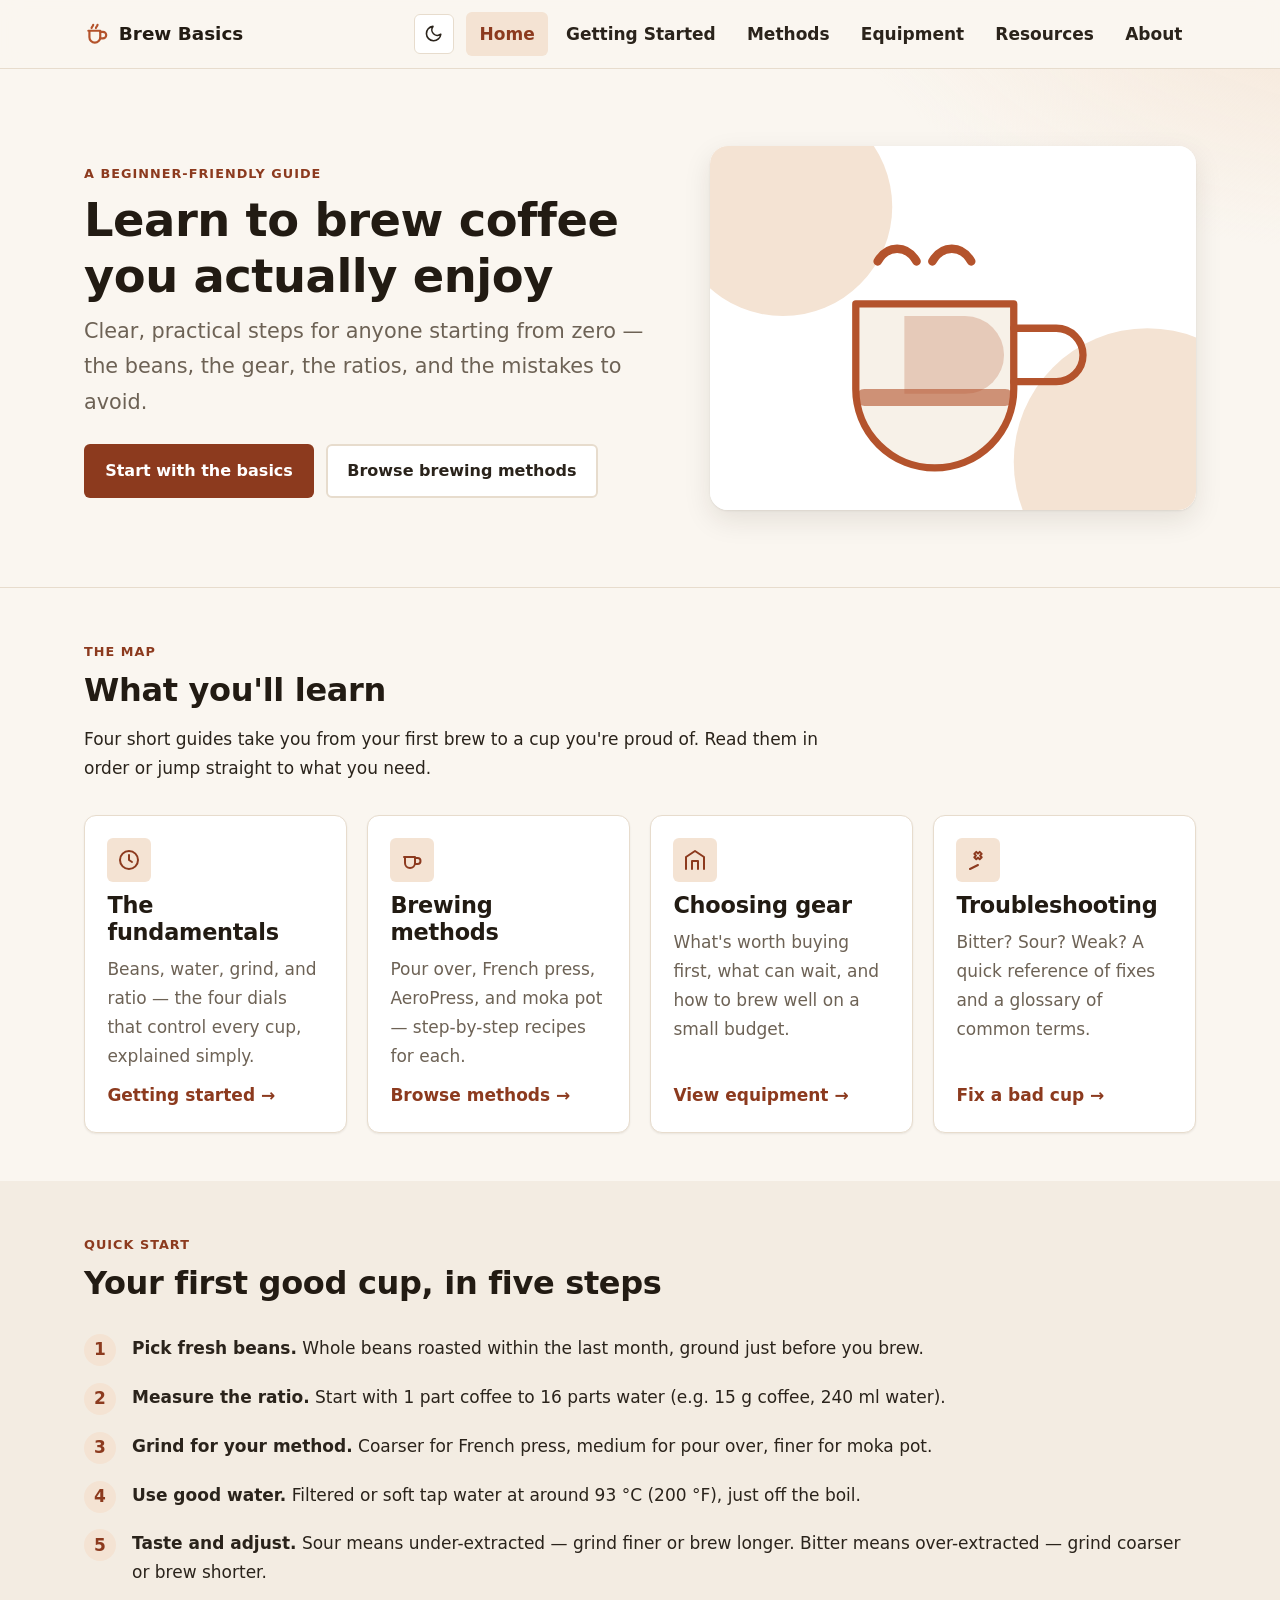
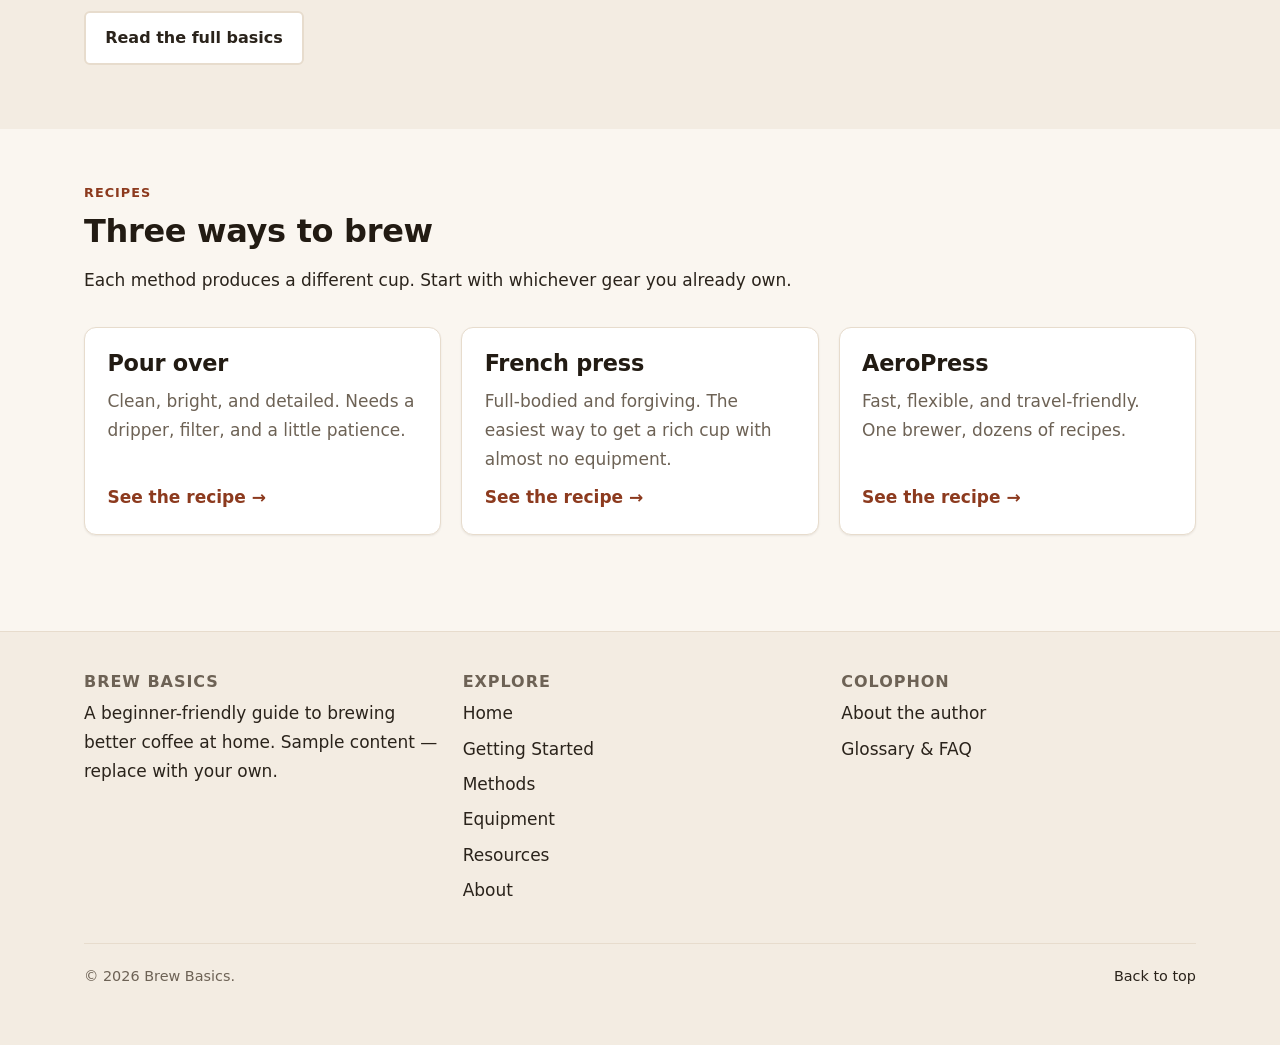
==== index.html @ 0eb8e7c9 "feat: home page with hero and topic cards" ====
<!DOCTYPE html>
<html lang="en">
<head>
  <meta charset="UTF-8">
  <meta name="viewport" content="width=device-width, initial-scale=1">
  <meta name="description" content="Brew Basics — a beginner-friendly guide to brewing better coffee at home. Learn fundamentals, methods, gear, and troubleshooting.">
  <title>Brew Basics — A Beginner's Guide to Coffee</title>
  <link rel="icon" type="image/svg+xml" href="assets/favicon.svg">
  <link rel="stylesheet" href="css/styles.css">
  <script src="js/main.js" defer></script>
</head>
<body>
  <!-- ===== SAMPLE / PLACEHOLDER CONTENT — replace with your own topic ===== -->
  <a class="skip-link" href="#main">Skip to main content</a>

  <header class="site-header">
    <div class="container header-inner">
      <a class="brand" href="index.html">
        <svg viewBox="0 0 24 24" width="26" height="26" fill="none" stroke="currentColor" stroke-width="2" stroke-linecap="round" stroke-linejoin="round" aria-hidden="true">
          <path d="M4 9h11v6a5 5 0 0 1-5 5 5 5 0 0 1-5-5V9z"/>
          <path d="M15 10h2.5a3 3 0 0 1 0 6H15"/>
          <path d="M7 6.5C7 5 8.5 5 8.5 3.5"/>
          <path d="M11 6.5C11 5 12.5 5 12.5 3.5"/>
        </svg>
        <span>Brew Basics</span>
      </a>

      <div class="header-actions">
        <button class="icon-button theme-toggle" type="button" aria-label="Switch to dark mode" aria-pressed="false">
          <svg class="icon-moon" viewBox="0 0 24 24" width="20" height="20" fill="none" stroke="currentColor" stroke-width="2" stroke-linecap="round" stroke-linejoin="round" aria-hidden="true">
            <path d="M21 12.8A9 9 0 1 1 11.2 3a7 7 0 0 0 9.8 9.8z"/>
          </svg>
          <svg class="icon-sun" viewBox="0 0 24 24" width="20" height="20" fill="none" stroke="currentColor" stroke-width="2" stroke-linecap="round" stroke-linejoin="round" aria-hidden="true">
            <circle cx="12" cy="12" r="4"/>
            <path d="M12 2v2M12 20v2M4.9 4.9l1.4 1.4M17.7 17.7l1.4 1.4M2 12h2M20 12h2M4.9 19.1l1.4-1.4M17.7 6.3l1.4-1.4"/>
          </svg>
        </button>
        <button class="nav-toggle" type="button" aria-expanded="false" aria-controls="site-nav">
          <span class="sr-only">Open menu</span>
          <span class="nav-toggle-icon" aria-hidden="true"></span>
        </button>
      </div>

      <nav id="site-nav" class="site-nav" aria-label="Primary">
        <ul>
          <li><a href="index.html" aria-current="page">Home</a></li>
          <li><a href="getting-started.html">Getting Started</a></li>
          <li><a href="methods.html">Methods</a></li>
          <li><a href="equipment.html">Equipment</a></li>
          <li><a href="resources.html">Resources</a></li>
          <li><a href="about.html">About</a></li>
        </ul>
      </nav>
    </div>
  </header>

  <main id="main">
    <!-- Hero -->
    <section class="hero" aria-labelledby="hero-title">
      <div class="container hero-grid">
        <div>
          <p class="eyebrow">A beginner-friendly guide</p>
          <h1 id="hero-title">Learn to brew coffee you actually enjoy</h1>
          <p class="lead">Clear, practical steps for anyone starting from zero — the beans, the gear, the ratios, and the mistakes to avoid.</p>
          <div class="hero-actions">
            <a class="btn btn-primary" href="getting-started.html">Start with the basics</a>
            <a class="btn btn-secondary" href="methods.html">Browse brewing methods</a>
          </div>
        </div>
        <div class="hero-art" aria-hidden="true">
          <svg viewBox="0 0 400 300" role="img" aria-label="Illustration of a cup of coffee with rising steam">
            <rect width="400" height="300" fill="var(--surface)" />
            <rect x="0" y="0" width="400" height="300" fill="none" />
            <g fill="var(--accent-soft)">
              <circle cx="60" cy="50" r="90"/>
              <circle cx="360" cy="260" r="110"/>
            </g>
            <g stroke="var(--accent)" stroke-width="7" stroke-linecap="round" fill="none">
              <path d="M170 95c-8-14-24-14-32 0"/>
              <path d="M215 95c-8-14-24-14-32 0"/>
            </g>
            <g fill="var(--surface-2)" stroke="var(--accent)" stroke-width="6" stroke-linejoin="round">
              <path d="M120 130h130v70a65 65 0 0 1-130 0z"/>
            </g>
            <path d="M250 150h35a22 22 0 0 1 0 44h-35" fill="none" stroke="var(--accent)" stroke-width="6" stroke-linecap="round"/>
            <path d="M160 140h50a32 32 0 0 1 0 64h-50" fill="var(--accent)" opacity="0.25"/>
            <rect x="120" y="200" width="130" height="14" rx="7" fill="var(--accent)" opacity="0.6"/>
          </svg>
        </div>
      </div>
    </section>

    <!-- What you'll learn -->
    <section class="section" aria-labelledby="learn-title">
      <div class="container">
        <div class="section-head">
          <p class="eyebrow">The map</p>
          <h2 id="learn-title">What you'll learn</h2>
          <p>Four short guides take you from your first brew to a cup you're proud of. Read them in order or jump straight to what you need.</p>
        </div>
        <div class="card-grid">
          <article class="card">
            <span class="card-icon" aria-hidden="true">
              <svg viewBox="0 0 24 24" fill="none" stroke="currentColor" stroke-width="2" stroke-linecap="round" stroke-linejoin="round"><circle cx="12" cy="12" r="9"/><path d="M12 7v5l3 2"/></svg>
            </span>
            <h3>The fundamentals</h3>
            <p>Beans, water, grind, and ratio — the four dials that control every cup, explained simply.</p>
            <a class="card-link" href="getting-started.html">Getting started <span aria-hidden="true">→</span></a>
          </article>
          <article class="card">
            <span class="card-icon" aria-hidden="true">
              <svg viewBox="0 0 24 24" fill="none" stroke="currentColor" stroke-width="2" stroke-linecap="round" stroke-linejoin="round"><path d="M4 9h11v6a5 5 0 0 1-5 5 5 5 0 0 1-5-5V9z"/><path d="M15 10h2.5a3 3 0 0 1 0 6H15"/></svg>
            </span>
            <h3>Brewing methods</h3>
            <p>Pour over, French press, AeroPress, and moka pot — step-by-step recipes for each.</p>
            <a class="card-link" href="methods.html">Browse methods <span aria-hidden="true">→</span></a>
          </article>
          <article class="card">
            <span class="card-icon" aria-hidden="true">
              <svg viewBox="0 0 24 24" fill="none" stroke="currentColor" stroke-width="2" stroke-linecap="round" stroke-linejoin="round"><path d="M3 21V9l9-6 9 6v12"/><path d="M9 21v-8h6v8"/></svg>
            </span>
            <h3>Choosing gear</h3>
            <p>What's worth buying first, what can wait, and how to brew well on a small budget.</p>
            <a class="card-link" href="equipment.html">View equipment <span aria-hidden="true">→</span></a>
          </article>
          <article class="card">
            <span class="card-icon" aria-hidden="true">
              <svg viewBox="0 0 24 24" fill="none" stroke="currentColor" stroke-width="2" stroke-linecap="round" stroke-linejoin="round"><path d="M10.3 3.9l1.7 1.7 1.7-1.7 2 2-1.7 1.7 1.7 1.7-2 2-1.7-1.7-1.7 1.7-2-2 1.7-1.7-1.7-1.7z"/><path d="M4 21l8-4"/></svg>
            </span>
            <h3>Troubleshooting</h3>
            <p>Bitter? Sour? Weak? A quick reference of fixes and a glossary of common terms.</p>
            <a class="card-link" href="resources.html">Fix a bad cup <span aria-hidden="true">→</span></a>
          </article>
        </div>
      </div>
    </section>

    <!-- Quick start -->
    <section class="section section-alt" aria-labelledby="quickstart-title">
      <div class="container">
        <div class="section-head">
          <p class="eyebrow">Quick start</p>
          <h2 id="quickstart-title">Your first good cup, in five steps</h2>
        </div>
        <ol class="steps">
          <li><strong>Pick fresh beans.</strong> Whole beans roasted within the last month, ground just before you brew.</li>
          <li><strong>Measure the ratio.</strong> Start with 1&nbsp;part coffee to 16&nbsp;parts water (e.g. 15&nbsp;g coffee, 240&nbsp;ml water).</li>
          <li><strong>Grind for your method.</strong> Coarser for French press, medium for pour over, finer for moka pot.</li>
          <li><strong>Use good water.</strong> Filtered or soft tap water at around 93&nbsp;°C (200&nbsp;°F), just off the boil.</li>
          <li><strong>Taste and adjust.</strong> Sour means under-extracted — grind finer or brew longer. Bitter means over-extracted — grind coarser or brew shorter.</li>
        </ol>
        <p><a class="btn btn-secondary" href="getting-started.html">Read the full basics</a></p>
      </div>
    </section>

    <!-- Featured methods -->
    <section class="section" aria-labelledby="methods-title">
      <div class="container">
        <div class="section-head">
          <p class="eyebrow">Recipes</p>
          <h2 id="methods-title">Three ways to brew</h2>
          <p>Each method produces a different cup. Start with whichever gear you already own.</p>
        </div>
        <div class="card-grid">
          <article class="card">
            <h3>Pour over</h3>
            <p>Clean, bright, and detailed. Needs a dripper, filter, and a little patience.</p>
            <a class="card-link" href="methods.html#pour-over">See the recipe <span aria-hidden="true">→</span></a>
          </article>
          <article class="card">
            <h3>French press</h3>
            <p>Full-bodied and forgiving. The easiest way to get a rich cup with almost no equipment.</p>
            <a class="card-link" href="methods.html#french-press">See the recipe <span aria-hidden="true">→</span></a>
          </article>
          <article class="card">
            <h3>AeroPress</h3>
            <p>Fast, flexible, and travel-friendly. One brewer, dozens of recipes.</p>
            <a class="card-link" href="methods.html#aeropress">See the recipe <span aria-hidden="true">→</span></a>
          </article>
        </div>
      </div>
    </section>
  </main>

  <footer class="site-footer">
    <div class="container">
      <div class="footer-grid">
        <div>
          <h2>Brew Basics</h2>
          <p>A beginner-friendly guide to brewing better coffee at home. Sample content — replace with your own.</p>
        </div>
        <nav aria-label="Footer">
          <h2>Explore</h2>
          <ul>
            <li><a href="index.html">Home</a></li>
            <li><a href="getting-started.html">Getting Started</a></li>
            <li><a href="methods.html">Methods</a></li>
            <li><a href="equipment.html">Equipment</a></li>
            <li><a href="resources.html">Resources</a></li>
            <li><a href="about.html">About</a></li>
          </ul>
        </nav>
        <div>
          <h2>Colophon</h2>
          <ul>
            <li><a href="about.html">About the author</a></li>
            <li><a href="resources.html">Glossary &amp; FAQ</a></li>
          </ul>
        </div>
      </div>
      <div class="footer-bottom">
        <p>© <span data-year>2026</span> Brew Basics.</p>
        <a href="#main">Back to top</a>
      </div>
    </div>
  </footer>

  <button class="back-to-top" type="button" aria-label="Back to top">
    <svg viewBox="0 0 24 24" fill="none" stroke="currentColor" stroke-width="2.5" stroke-linecap="round" stroke-linejoin="round" aria-hidden="true"><path d="M12 19V5M5 12l7-7 7 7"/></svg>
  </button>
</body>
</html>
---- css/styles.css ----
/* ==========================================================================
   Brew Basics — shared stylesheet
   A responsive, accessible guide site (plain HTML + CSS + JS, no framework).
   ========================================================================== */

/* --------------------------------------------------------------------------
   1. Design tokens (light theme is the default)
   -------------------------------------------------------------------------- */
:root {
  --bg: #faf6f0;
  --bg-alt: #f3ece2;
  --surface: #ffffff;
  --surface-2: #f7f1e8;
  --text: #2a231b;
  --text-muted: #6d6255;
  --heading: #221b13;
  --accent: #b4532c;          /* warm rust */
  --accent-strong: #8c3a1e;
  --accent-soft: #f4e3d3;
  --link: #a1421f;
  --border: #e7dccd;
  --focus: #c96f2a;
  --code-bg: #f3ece2;
  --success: #2f7d4f;
  --danger: #b3261e;

  --radius-sm: 6px;
  --radius: 12px;
  --radius-lg: 18px;
  --shadow-sm: 0 1px 2px rgba(40, 26, 12, 0.08);
  --shadow: 0 1px 2px rgba(40, 26, 12, 0.08), 0 10px 28px rgba(40, 26, 12, 0.1);

  --header-bg: rgba(250, 246, 240, 0.88);
  --container: 72rem;
  --header-h: 4.25rem;

  --font-sans: "Segoe UI", system-ui, -apple-system, "Helvetica Neue", Arial, sans-serif;
  --font-mono: ui-monospace, "Cascadia Code", Consolas, "Courier New", monospace;
}

/* --------------------------------------------------------------------------
   2. Dark theme — applied via html[data-theme="dark"]
   -------------------------------------------------------------------------- */
html[data-theme="dark"] {
  --bg: #181410;
  --bg-alt: #221b14;
  --surface: #241d16;
  --surface-2: #2c2319;
  --text: #ece3d6;
  --text-muted: #b7a98f;
  --heading: #f7efe3;
  --accent: #d97742;
  --accent-strong: #e8986a;
  --accent-soft: #3a2a1c;
  --link: #e07b47;
  --border: #3a2f22;
  --focus: #e07b47;
  --code-bg: #2c2319;
  --success: #7cc594;
  --danger: #f08d84;

  --header-bg: rgba(24, 20, 16, 0.88);
  --shadow-sm: 0 1px 2px rgba(0, 0, 0, 0.4);
  --shadow: 0 1px 2px rgba(0, 0, 0, 0.4), 0 10px 28px rgba(0, 0, 0, 0.5);
}

/* Respect the visitor's OS preference before JS (or when JS is disabled). */
@media (prefers-color-scheme: dark) {
  html:not([data-theme]) {
    --bg: #181410;
    --bg-alt: #221b14;
    --surface: #241d16;
    --surface-2: #2c2319;
    --text: #ece3d6;
    --text-muted: #b7a98f;
    --heading: #f7efe3;
    --accent: #d97742;
    --accent-strong: #e8986a;
    --accent-soft: #3a2a1c;
    --link: #e07b47;
    --border: #3a2f22;
    --focus: #e07b47;
    --code-bg: #2c2319;
    --success: #7cc594;
    --danger: #f08d84;
    --header-bg: rgba(24, 20, 16, 0.88);
    --shadow-sm: 0 1px 2px rgba(0, 0, 0, 0.4);
    --shadow: 0 1px 2px rgba(0, 0, 0, 0.4), 0 10px 28px rgba(0, 0, 0, 0.5);
  }
}

/* --------------------------------------------------------------------------
   3. Base / reset
   -------------------------------------------------------------------------- */
*,
*::before,
*::after {
  box-sizing: border-box;
}

html {
  scroll-behavior: smooth;
  -webkit-text-size-adjust: 100%;
}

body {
  margin: 0;
  font-family: var(--font-sans);
  font-size: 1.0625rem;
  line-height: 1.7;
  color: var(--text);
  background-color: var(--bg);
  display: flex;
  flex-direction: column;
  min-height: 100vh;
}

h1, h2, h3, h4 {
  color: var(--heading);
  line-height: 1.2;
  font-weight: 700;
  letter-spacing: -0.01em;
  margin: 0 0 0.5em;
}

h1 { font-size: clamp(1.9rem, 1.2rem + 3vw, 2.9rem); }
h2 { font-size: clamp(1.45rem, 1.1rem + 1.6vw, 2rem); }
h3 { font-size: clamp(1.15rem, 1rem + 0.7vw, 1.4rem); }

p { margin: 0 0 1rem; }

a {
  color: var(--link);
  text-decoration: underline;
  text-underline-offset: 3px;
  text-decoration-thickness: 1px;
}

a:hover { color: var(--accent-strong); }

img, svg, video { max-width: 100%; height: auto; display: block; }

ul, ol { padding-inline-start: 1.4rem; }
li + li { margin-top: 0.35rem; }

code, kbd {
  font-family: var(--font-mono);
  font-size: 0.9em;
  background: var(--code-bg);
  border-radius: var(--radius-sm);
  padding: 0.1em 0.4em;
}

blockquote {
  margin: 1.5rem 0;
  padding: 0.75rem 1.25rem;
  border-inline-start: 4px solid var(--accent);
  background: var(--surface-2);
  border-radius: 0 var(--radius-sm) var(--radius-sm) 0;
  color: var(--text-muted);
}

/* Accessible focus ring */
:focus-visible {
  outline: 3px solid var(--focus);
  outline-offset: 2px;
  border-radius: 4px;
}

/* Skip link — visually hidden until focused */
.skip-link {
  position: absolute;
  left: 0.75rem;
  top: -100px;
  z-index: 100;
  background: var(--accent-strong);
  color: #fff;
  padding: 0.6rem 1rem;
  border-radius: var(--radius-sm);
  transition: top 0.2s ease;
}
.skip-link:focus { top: 0.75rem; color: #fff; }

/* Visually hidden (kept available to screen readers) */
.sr-only {
  position: absolute;
  width: 1px; height: 1px;
  padding: 0; margin: -1px;
  overflow: hidden;
  clip: rect(0 0 0 0);
  white-space: nowrap;
  border: 0;
}

.container {
  width: 100%;
  max-width: var(--container);
  margin-inline: auto;
  padding-inline: 1.25rem;
}

/* --------------------------------------------------------------------------
   4. Header + navigation
   -------------------------------------------------------------------------- */
.site-header {
  position: sticky;
  top: 0;
  z-index: 50;
  background: var(--header-bg);
  -webkit-backdrop-filter: blur(10px);
  backdrop-filter: blur(10px);
  border-bottom: 1px solid var(--border);
}

.header-inner {
  display: flex;
  flex-wrap: wrap;
  align-items: center;
  gap: 0.75rem;
  min-height: var(--header-h);
}

.brand {
  display: inline-flex;
  align-items: center;
  gap: 0.55rem;
  font-weight: 800;
  font-size: 1.15rem;
  color: var(--heading);
  text-decoration: none;
  margin-inline-end: auto;
}
.brand:hover { color: var(--heading); }
.brand svg { color: var(--accent); }

.header-actions {
  display: flex;
  align-items: center;
  gap: 0.5rem;
}

.icon-button {
  display: inline-flex;
  align-items: center;
  justify-content: center;
  width: 2.5rem;
  height: 2.5rem;
  border: 1px solid var(--border);
  background: var(--surface);
  color: var(--text);
  border-radius: var(--radius-sm);
  cursor: pointer;
}
.icon-button:hover { border-color: var(--accent); color: var(--accent-strong); }
.icon-button svg { width: 1.2rem; height: 1.2rem; }

/* Theme toggle icons — show/hide based on current theme */
.icon-button .icon-sun { display: none; }
.icon-button .icon-moon { display: block; }
html[data-theme="dark"] .icon-button .icon-sun { display: block; }
html[data-theme="dark"] .icon-button .icon-moon { display: none; }

/* Hamburger */
.nav-toggle {
  display: inline-flex;
  align-items: center;
  justify-content: center;
  width: 2.5rem;
  height: 2.5rem;
  border: 1px solid var(--border);
  background: var(--surface);
  border-radius: var(--radius-sm);
  cursor: pointer;
}
.nav-toggle-icon,
.nav-toggle-icon::before,
.nav-toggle-icon::after {
  content: "";
  display: block;
  width: 1.15rem;
  height: 2px;
  background: var(--text);
  transition: transform 0.2s ease, opacity 0.2s ease;
  position: relative;
}
.nav-toggle-icon::before { position: absolute; top: -6px; }
.nav-toggle-icon::after { position: absolute; top: 6px; }
.nav-toggle[aria-expanded="true"] .nav-toggle-icon { background: transparent; }
.nav-toggle[aria-expanded="true"] .nav-toggle-icon::before { top: 0; transform: rotate(45deg); }
.nav-toggle[aria-expanded="true"] .nav-toggle-icon::after { top: 0; transform: rotate(-45deg); }

.site-nav {
  flex-basis: 100%;
  display: none;
}
.site-nav.is-open { display: block; }

.site-nav ul {
  list-style: none;
  margin: 0;
  padding: 0.5rem 0 1rem;
  display: flex;
  flex-direction: column;
  gap: 0.25rem;
}
.site-nav li { margin: 0; }
.site-nav a {
  display: block;
  padding: 0.6rem 0.75rem;
  color: var(--text);
  text-decoration: none;
  border-radius: var(--radius-sm);
  font-weight: 600;
}
.site-nav a:hover { background: var(--surface-2); color: var(--accent-strong); }
.site-nav a[aria-current="page"] {
  color: var(--accent-strong);
  background: var(--accent-soft);
}

@media (min-width: 768px) {
  .nav-toggle { display: none; }
  .site-nav {
    flex-basis: auto;
    display: block;
  }
  .site-nav ul {
    flex-direction: row;
    gap: 0.25rem;
    padding: 0;
  }
  .site-nav a { padding: 0.5rem 0.85rem; }
}

/* --------------------------------------------------------------------------
   5. Layout helpers
   -------------------------------------------------------------------------- */
main { flex: 1 0 auto; }

.section { padding-block: 3rem; }
.section-alt { background: var(--bg-alt); }

.section-head { max-width: 46rem; margin-bottom: 2rem; }
.eyebrow {
  display: inline-block;
  font-size: 0.8rem;
  font-weight: 700;
  letter-spacing: 0.08em;
  text-transform: uppercase;
  color: var(--accent-strong);
  margin-bottom: 0.5rem;
}

/* --------------------------------------------------------------------------
   6. Hero
   -------------------------------------------------------------------------- */
.hero {
  padding-block: clamp(3rem, 6vw, 5.5rem);
  background:
    radial-gradient(60rem 30rem at 110% -20%, var(--accent-soft), transparent 60%),
    var(--bg);
  border-bottom: 1px solid var(--border);
}
.hero-grid {
  display: grid;
  gap: 2rem;
  align-items: center;
}
@media (min-width: 860px) {
  .hero-grid { grid-template-columns: 1.1fr 0.9fr; }
}
.hero h1 { margin-bottom: 0.6rem; }
.lead { font-size: clamp(1.1rem, 1rem + 0.6vw, 1.3rem); color: var(--text-muted); }

.hero-actions { display: flex; flex-wrap: wrap; gap: 0.75rem; margin-top: 1.5rem; }

.hero-art {
  border-radius: var(--radius-lg);
  background: var(--surface);
  box-shadow: var(--shadow);
  overflow: hidden;
}
.hero-art svg { width: 100%; height: auto; }

/* --------------------------------------------------------------------------
   7. Buttons
   -------------------------------------------------------------------------- */
.btn {
  display: inline-flex;
  align-items: center;
  gap: 0.5rem;
  padding: 0.7rem 1.2rem;
  border-radius: var(--radius-sm);
  font-weight: 700;
  font-size: 1rem;
  text-decoration: none;
  cursor: pointer;
  border: 2px solid transparent;
  transition: background 0.15s ease, border-color 0.15s ease, color 0.15s ease;
}
.btn-primary {
  background: var(--accent-strong);
  color: #fff;
}
.btn-primary:hover { background: var(--accent); color: #fff; }
.btn-secondary {
  background: var(--surface);
  color: var(--text);
  border-color: var(--border);
}
.btn-secondary:hover { border-color: var(--accent); color: var(--accent-strong); }

/* --------------------------------------------------------------------------
   8. Card grid (featured topics, method cards, etc.)
   -------------------------------------------------------------------------- */
.card-grid {
  display: grid;
  gap: 1.25rem;
  grid-template-columns: repeat(auto-fit, minmax(16rem, 1fr));
}

.card {
  background: var(--surface);
  border: 1px solid var(--border);
  border-radius: var(--radius);
  padding: 1.4rem;
  box-shadow: var(--shadow-sm);
  display: flex;
  flex-direction: column;
  gap: 0.6rem;
}
.card h3 { margin: 0; }
.card p { margin: 0; color: var(--text-muted); flex: 1; }
.card a.card-link {
  font-weight: 700;
  text-decoration: none;
  color: var(--accent-strong);
}
.card a.card-link:hover { text-decoration: underline; }

.card-icon {
  width: 2.75rem;
  height: 2.75rem;
  border-radius: var(--radius-sm);
  background: var(--accent-soft);
  color: var(--accent-strong);
  display: inline-flex;
  align-items: center;
  justify-content: center;
}
.card-icon svg { width: 1.5rem; height: 1.5rem; }

/* --------------------------------------------------------------------------
   9. Prose (article / guide pages)
   -------------------------------------------------------------------------- */
.prose { max-width: 44rem; }

.prose h2 { margin-top: 2.5rem; padding-top: 0.5rem; scroll-margin-top: calc(var(--header-h) + 1rem); }
.prose h3 { margin-top: 2rem; scroll-margin-top: calc(var(--header-h) + 1rem); }
.prose section { scroll-margin-top: calc(var(--header-h) + 1rem); }

/* Two-column guide layout: sticky TOC + content */
.guide-layout {
  display: grid;
  gap: 2rem;
  align-items: start;
}
@media (min-width: 960px) {
  .guide-layout { grid-template-columns: 16rem 1fr; }
}

.toc {
  position: sticky;
  top: calc(var(--header-h) + 1rem);
  background: var(--surface);
  border: 1px solid var(--border);
  border-radius: var(--radius);
  padding: 1.1rem;
}
.toc h2 { font-size: 1rem; text-transform: uppercase; letter-spacing: 0.06em; color: var(--text-muted); }
.toc ol { list-style: none; margin: 0; padding: 0; }
.toc li { margin: 0; }
.toc a {
  display: block;
  padding: 0.35rem 0.6rem;
  border-radius: var(--radius-sm);
  color: var(--text-muted);
  text-decoration: none;
  border-inline-start: 3px solid transparent;
}
.toc a:hover { color: var(--text); }
.toc a[aria-current="true"] {
  color: var(--accent-strong);
  border-inline-start-color: var(--accent);
  background: var(--accent-soft);
}

/* Callout / note box */
.callout {
  border: 1px solid var(--border);
  border-inline-start: 4px solid var(--accent);
  background: var(--surface-2);
  border-radius: var(--radius-sm);
  padding: 0.9rem 1.1rem;
  margin: 1.5rem 0;
}
.callout strong { color: var(--heading); }
.callout .callout-title { display: block; font-weight: 800; color: var(--accent-strong); margin-bottom: 0.25rem; }

/* Figure + caption */
figure { margin: 1.5rem 0; }
figcaption { font-size: 0.9rem; color: var(--text-muted); margin-top: 0.5rem; }

/* Recipe / code block with a copy button */
.recipe {
  position: relative;
  background: var(--code-bg);
  border: 1px solid var(--border);
  border-radius: var(--radius);
  padding: 1.1rem 1.2rem;
  margin: 1.5rem 0;
  font-family: var(--font-mono);
  font-size: 0.95rem;
  white-space: pre-wrap;
}
.copy-button {
  position: absolute;
  top: 0.5rem;
  right: 0.5rem;
  font-size: 0.8rem;
  padding: 0.3rem 0.6rem;
  border: 1px solid var(--border);
  background: var(--surface);
  color: var(--text);
  border-radius: var(--radius-sm);
  cursor: pointer;
  font-family: var(--font-sans);
}
.copy-button:hover { border-color: var(--accent); color: var(--accent-strong); }
.copy-button[data-copied="true"] { color: var(--success); border-color: var(--success); }

/* Steps (numbered) */
.steps { counter-reset: step; list-style: none; padding: 0; margin: 1.5rem 0; }
.steps > li {
  counter-increment: step;
  position: relative;
  padding-inline-start: 3rem;
  margin: 0 0 1.25rem;
}
.steps > li::before {
  content: counter(step);
  position: absolute;
  left: 0;
  top: 0;
  width: 2rem;
  height: 2rem;
  border-radius: 50%;
  background: var(--accent-soft);
  color: var(--accent-strong);
  font-weight: 800;
  display: flex;
  align-items: center;
  justify-content: center;
}

/* --------------------------------------------------------------------------
   10. Tables
   -------------------------------------------------------------------------- */
.table-wrap { overflow-x: auto; margin: 1.5rem 0; }
table {
  width: 100%;
  border-collapse: collapse;
  background: var(--surface);
  font-size: 0.98rem;
}
caption { text-align: start; font-weight: 700; padding: 0.5rem 0; color: var(--heading); }
th, td {
  text-align: start;
  padding: 0.7rem 0.85rem;
  border-bottom: 1px solid var(--border);
}
th { background: var(--surface-2); color: var(--heading); }
tbody tr:nth-child(even) { background: var(--surface-2); }

/* --------------------------------------------------------------------------
   11. Forms + calculator
   -------------------------------------------------------------------------- */
.calculator {
  background: var(--surface);
  border: 1px solid var(--border);
  border-radius: var(--radius);
  padding: 1.5rem;
  box-shadow: var(--shadow-sm);
  max-width: 34rem;
}

fieldset { border: 0; padding: 0; margin: 0 0 1rem; }
legend { font-weight: 800; color: var(--heading); margin-bottom: 0.5rem; }

.form-row { display: grid; gap: 0.4rem; margin-bottom: 1rem; }
label { font-weight: 600; color: var(--heading); }

input[type="number"],
input[type="text"],
input[type="search"],
select {
  font: inherit;
  color: var(--text);
  background: var(--bg);
  border: 1px solid var(--border);
  border-radius: var(--radius-sm);
  padding: 0.55rem 0.7rem;
  width: 100%;
}
input:focus-visible, select:focus-visible { border-color: var(--focus); }

.radio-group { display: flex; flex-wrap: wrap; gap: 1rem; }
.radio-group label {
  display: inline-flex;
  align-items: center;
  gap: 0.4rem;
  font-weight: 500;
  cursor: pointer;
}
.radio-group input { width: auto; }

/* Show only the field group relevant to the selected calculation mode. */
.calculator.mode-coffee .cups-field { display: none; }
.calculator.mode-cups .coffee-field { display: none; }

.calc-output {
  margin-top: 1.25rem;
  padding: 1rem 1.1rem;
  border: 1px solid var(--border);
  border-radius: var(--radius);
  background: var(--accent-soft);
}
.calc-output .result {
  font-size: 1.6rem;
  font-weight: 800;
  color: var(--accent-strong);
  font-variant-numeric: tabular-nums;
}
.calc-output .unit { font-size: 1rem; color: var(--text-muted); }

/* --------------------------------------------------------------------------
   12. Accordion (FAQ) — uses native <details> for accessibility
   -------------------------------------------------------------------------- */
details.accordion {
  border: 1px solid var(--border);
  border-radius: var(--radius-sm);
  background: var(--surface);
  margin-bottom: 0.75rem;
}
details.accordion summary {
  cursor: pointer;
  font-weight: 700;
  color: var(--heading);
  padding: 0.85rem 1rem;
  list-style: none;
  display: flex;
  align-items: center;
  justify-content: space-between;
  gap: 1rem;
}
details.accordion summary::-webkit-details-marker { display: none; }
details.accordion summary::after {
  content: "+";
  font-size: 1.4rem;
  color: var(--accent-strong);
  line-height: 1;
  transition: transform 0.15s ease;
}
details.accordion[open] summary::after { transform: rotate(45deg); }
details.accordion .accordion-body { padding: 0 1rem 1rem; color: var(--text-muted); }

/* --------------------------------------------------------------------------
   13. Glossary filter
   -------------------------------------------------------------------------- */
.glossary-search { max-width: 26rem; margin-bottom: 1.5rem; }
.glossary dl {
  display: grid;
  gap: 0.75rem;
}
.glossary .term {
  background: var(--surface);
  border: 1px solid var(--border);
  border-radius: var(--radius-sm);
  padding: 0.9rem 1rem;
}
.glossary dt { font-weight: 800; color: var(--heading); }
.glossary dd { margin: 0.2rem 0 0; color: var(--text-muted); }
.glossary .term.is-hidden { display: none; }

/* --------------------------------------------------------------------------
   14. Back-to-top
   -------------------------------------------------------------------------- */
.back-to-top {
  position: fixed;
  bottom: 1.25rem;
  right: 1.25rem;
  width: 3rem;
  height: 3rem;
  border-radius: 50%;
  border: 1px solid var(--border);
  background: var(--surface);
  color: var(--accent-strong);
  box-shadow: var(--shadow);
  cursor: pointer;
  display: flex;
  align-items: center;
  justify-content: center;
  opacity: 0;
  pointer-events: none;
  transform: translateY(0.5rem);
  transition: opacity 0.2s ease, transform 0.2s ease;
  z-index: 40;
}
.back-to-top.is-visible { opacity: 1; pointer-events: auto; transform: none; }
.back-to-top svg { width: 1.3rem; height: 1.3rem; }

/* --------------------------------------------------------------------------
   15. Footer
   -------------------------------------------------------------------------- */
.site-footer {
  background: var(--bg-alt);
  border-top: 1px solid var(--border);
  padding-block: 2.5rem;
  margin-top: 3rem;
}
.footer-grid {
  display: grid;
  gap: 1.5rem;
  grid-template-columns: repeat(auto-fit, minmax(14rem, 1fr));
}
.site-footer h2 { font-size: 1rem; text-transform: uppercase; letter-spacing: 0.06em; color: var(--text-muted); }
.site-footer ul { list-style: none; padding: 0; margin: 0; }
.site-footer li { margin: 0 0 0.4rem; }
.site-footer a { color: var(--text); text-decoration: none; }
.site-footer a:hover { color: var(--accent-strong); text-decoration: underline; }
.footer-bottom {
  margin-top: 2rem;
  padding-top: 1.25rem;
  border-top: 1px solid var(--border);
  color: var(--text-muted);
  font-size: 0.9rem;
  display: flex;
  flex-wrap: wrap;
  gap: 0.5rem 1.5rem;
  justify-content: space-between;
}

/* --------------------------------------------------------------------------
   16. Reduced motion
   -------------------------------------------------------------------------- */
@media (prefers-reduced-motion: reduce) {
  html { scroll-behavior: auto; }
  *,
  *::before,
  *::after {
    animation-duration: 0.01ms !important;
    animation-iteration-count: 1 !important;
    transition-duration: 0.01ms !important;
  }
}
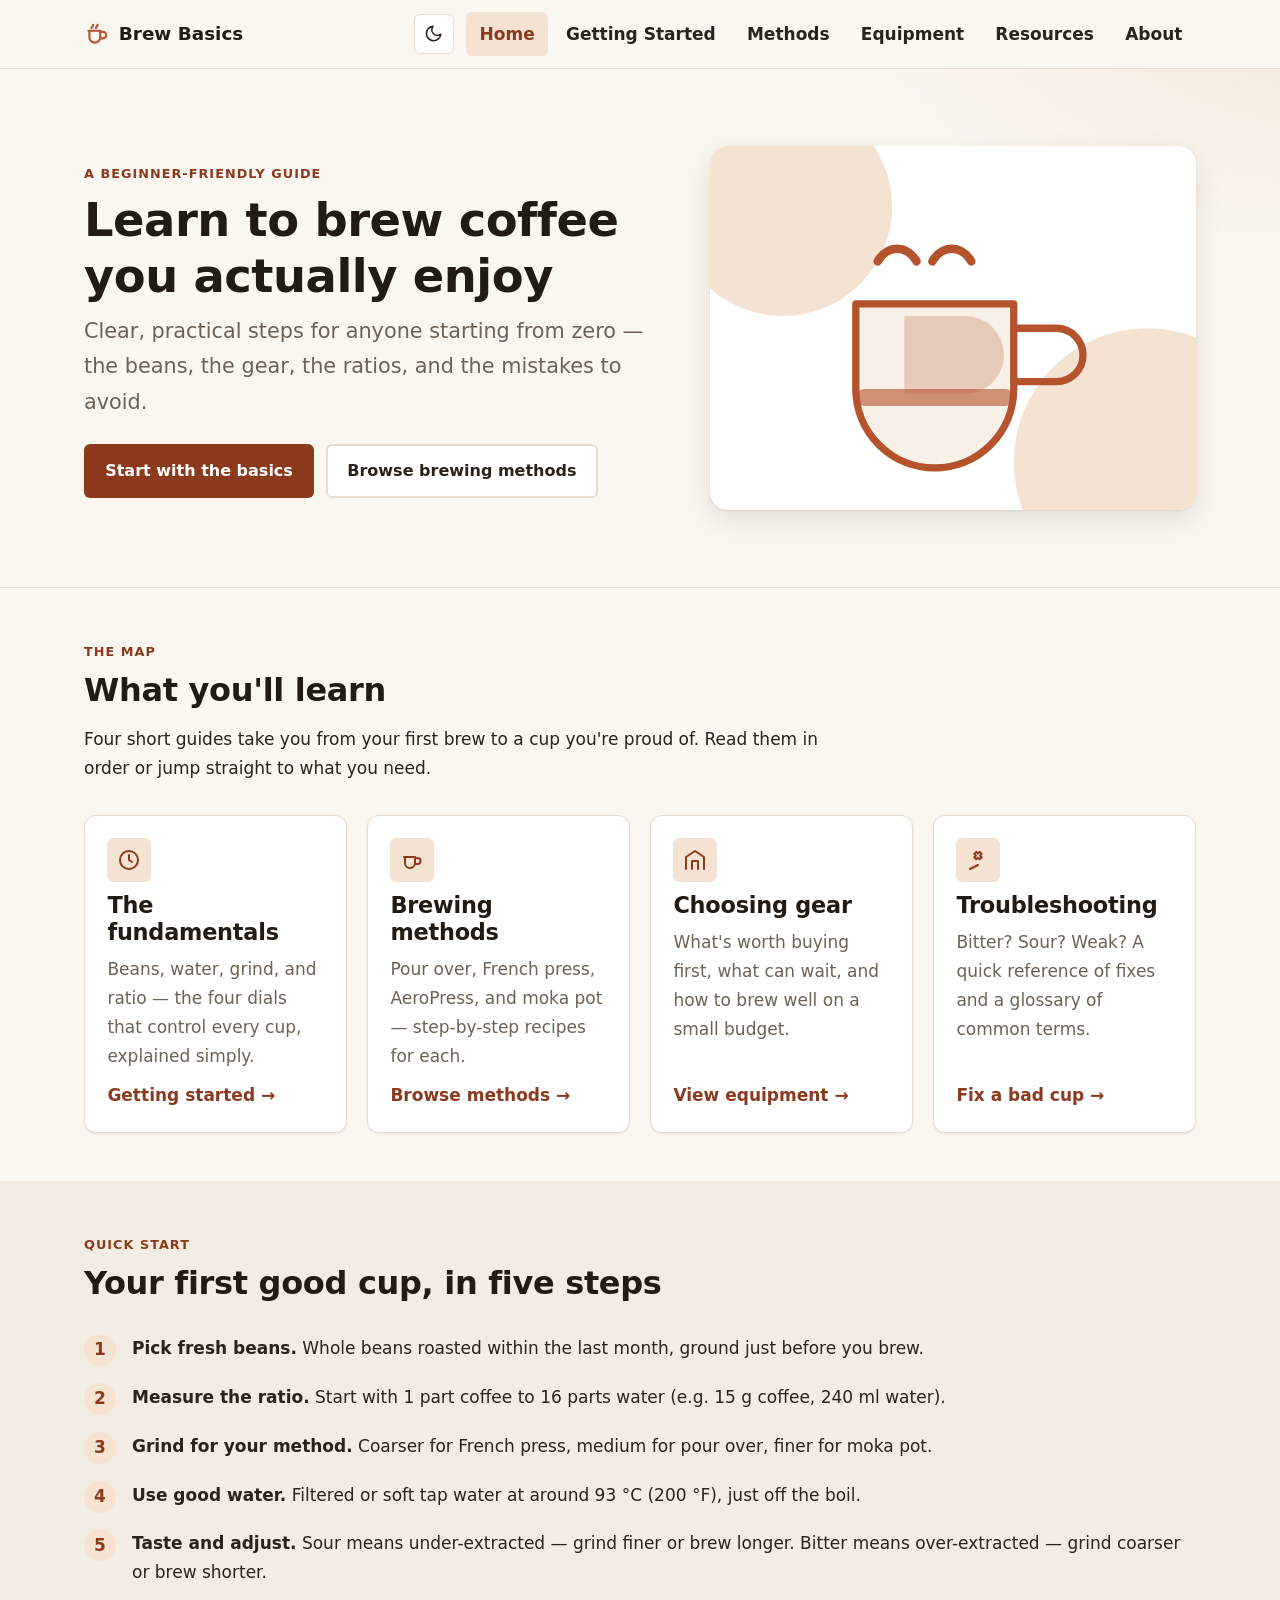
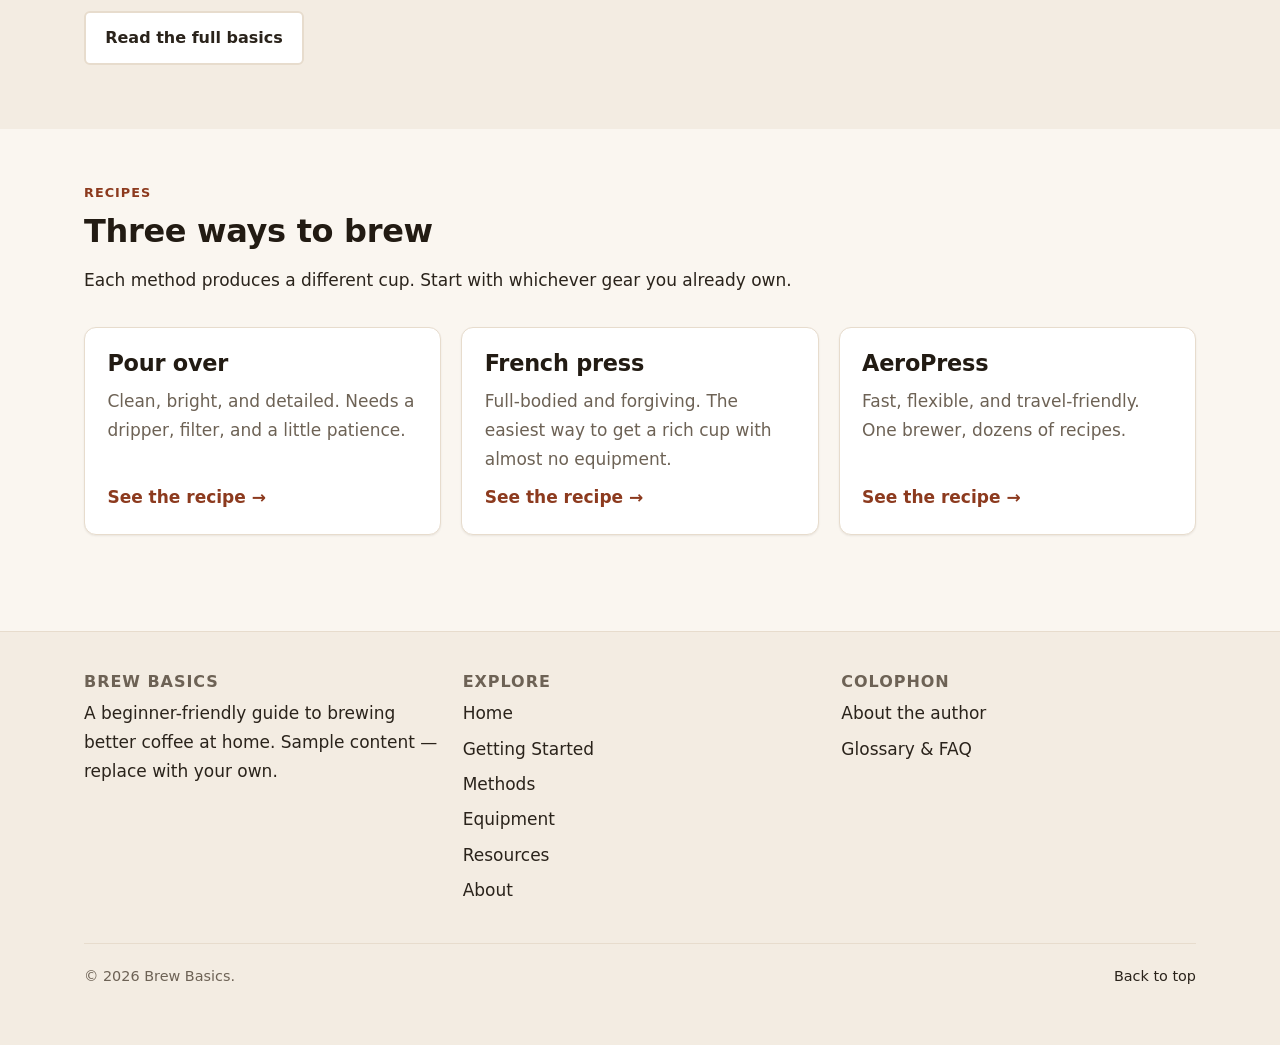
==== commit 5f490dca: "fix: use inline styles for theme-aware SVG colors" ====
--- a/index.html
+++ b/index.html
@@ -69,22 +69,20 @@
         </div>
         <div class="hero-art" aria-hidden="true">
           <svg viewBox="0 0 400 300" role="img" aria-label="Illustration of a cup of coffee with rising steam">
-            <rect width="400" height="300" fill="var(--surface)" />
-            <rect x="0" y="0" width="400" height="300" fill="none" />
-            <g fill="var(--accent-soft)">
+            <g style="fill:var(--accent-soft)">
               <circle cx="60" cy="50" r="90"/>
               <circle cx="360" cy="260" r="110"/>
             </g>
-            <g stroke="var(--accent)" stroke-width="7" stroke-linecap="round" fill="none">
+            <g style="stroke:var(--accent)" stroke-width="7" stroke-linecap="round" fill="none">
               <path d="M170 95c-8-14-24-14-32 0"/>
               <path d="M215 95c-8-14-24-14-32 0"/>
             </g>
-            <g fill="var(--surface-2)" stroke="var(--accent)" stroke-width="6" stroke-linejoin="round">
+            <g style="fill:var(--surface-2);stroke:var(--accent)" stroke-width="6" stroke-linejoin="round">
               <path d="M120 130h130v70a65 65 0 0 1-130 0z"/>
             </g>
-            <path d="M250 150h35a22 22 0 0 1 0 44h-35" fill="none" stroke="var(--accent)" stroke-width="6" stroke-linecap="round"/>
-            <path d="M160 140h50a32 32 0 0 1 0 64h-50" fill="var(--accent)" opacity="0.25"/>
-            <rect x="120" y="200" width="130" height="14" rx="7" fill="var(--accent)" opacity="0.6"/>
+            <path d="M250 150h35a22 22 0 0 1 0 44h-35" fill="none" style="stroke:var(--accent)" stroke-width="6" stroke-linecap="round"/>
+            <path d="M160 140h50a32 32 0 0 1 0 64h-50" style="fill:var(--accent)" opacity="0.25"/>
+            <rect x="120" y="200" width="130" height="14" rx="7" style="fill:var(--accent)" opacity="0.6"/>
           </svg>
         </div>
       </div>
